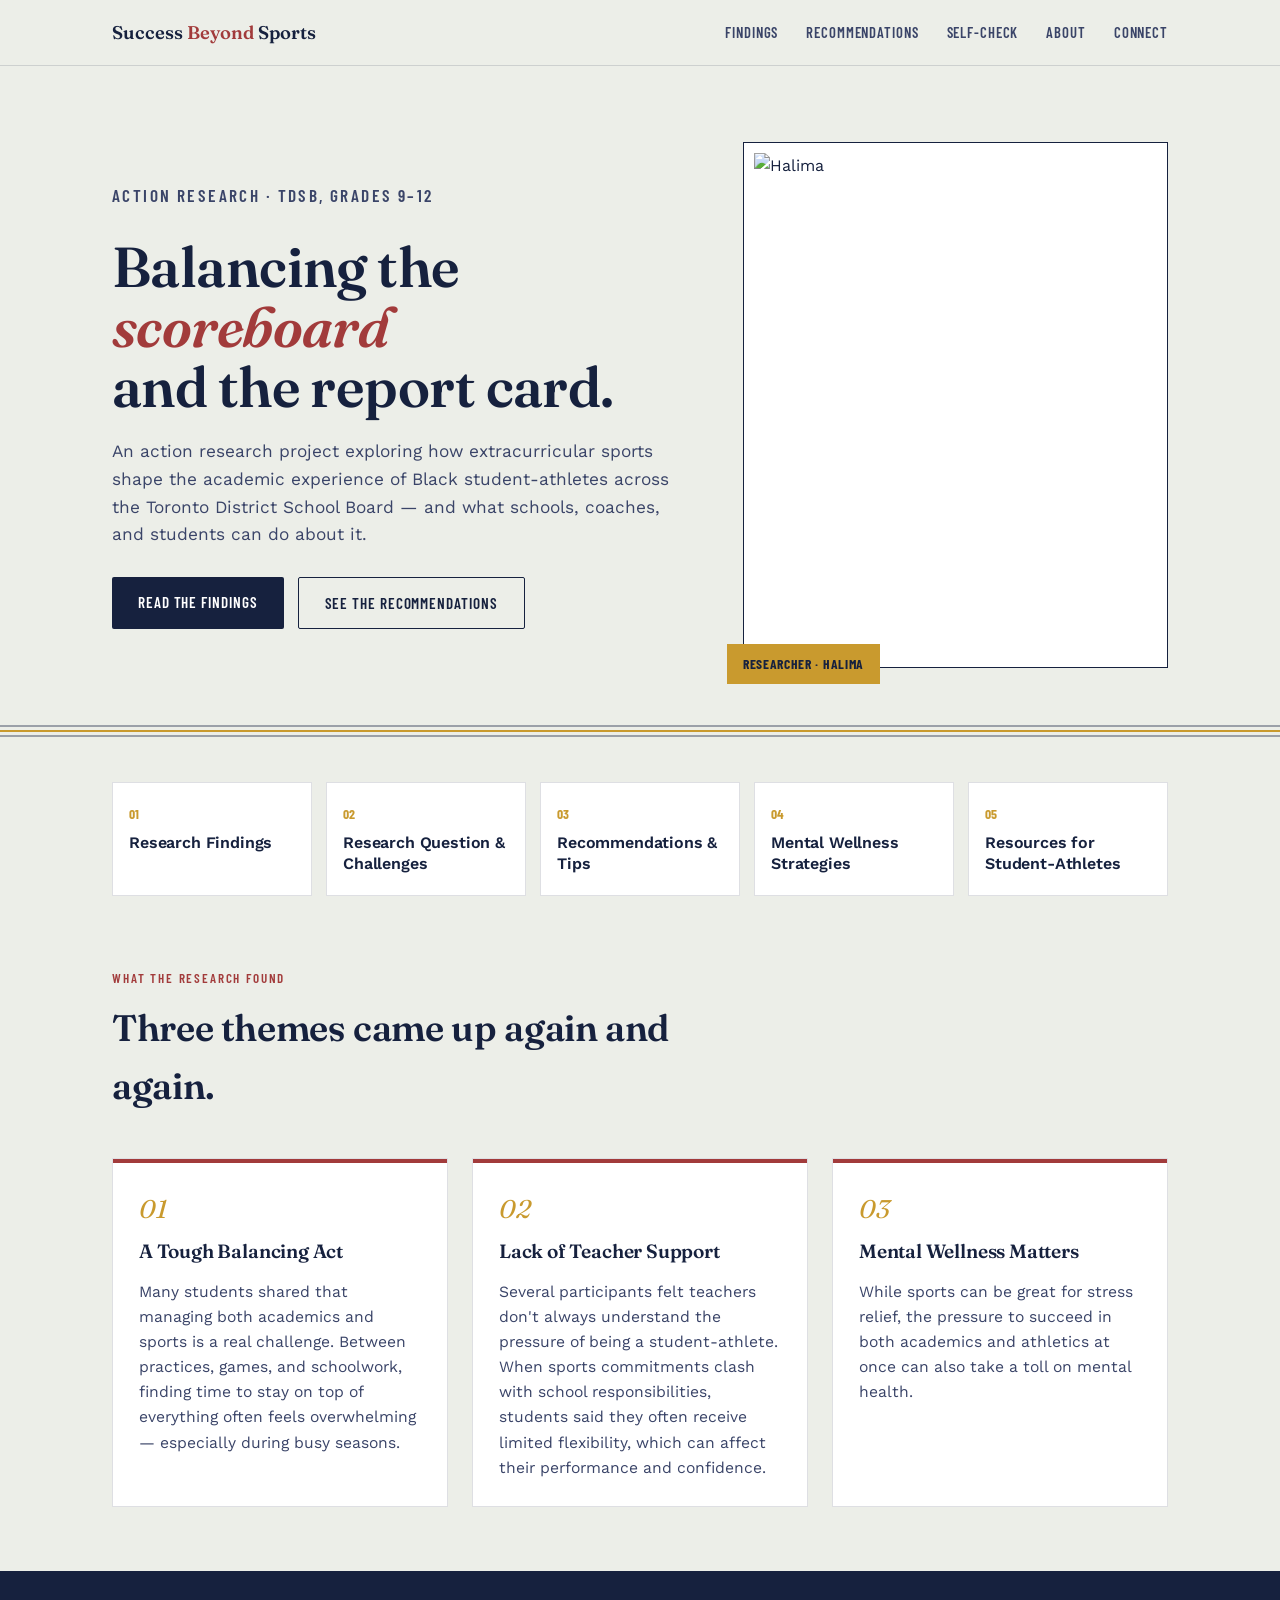
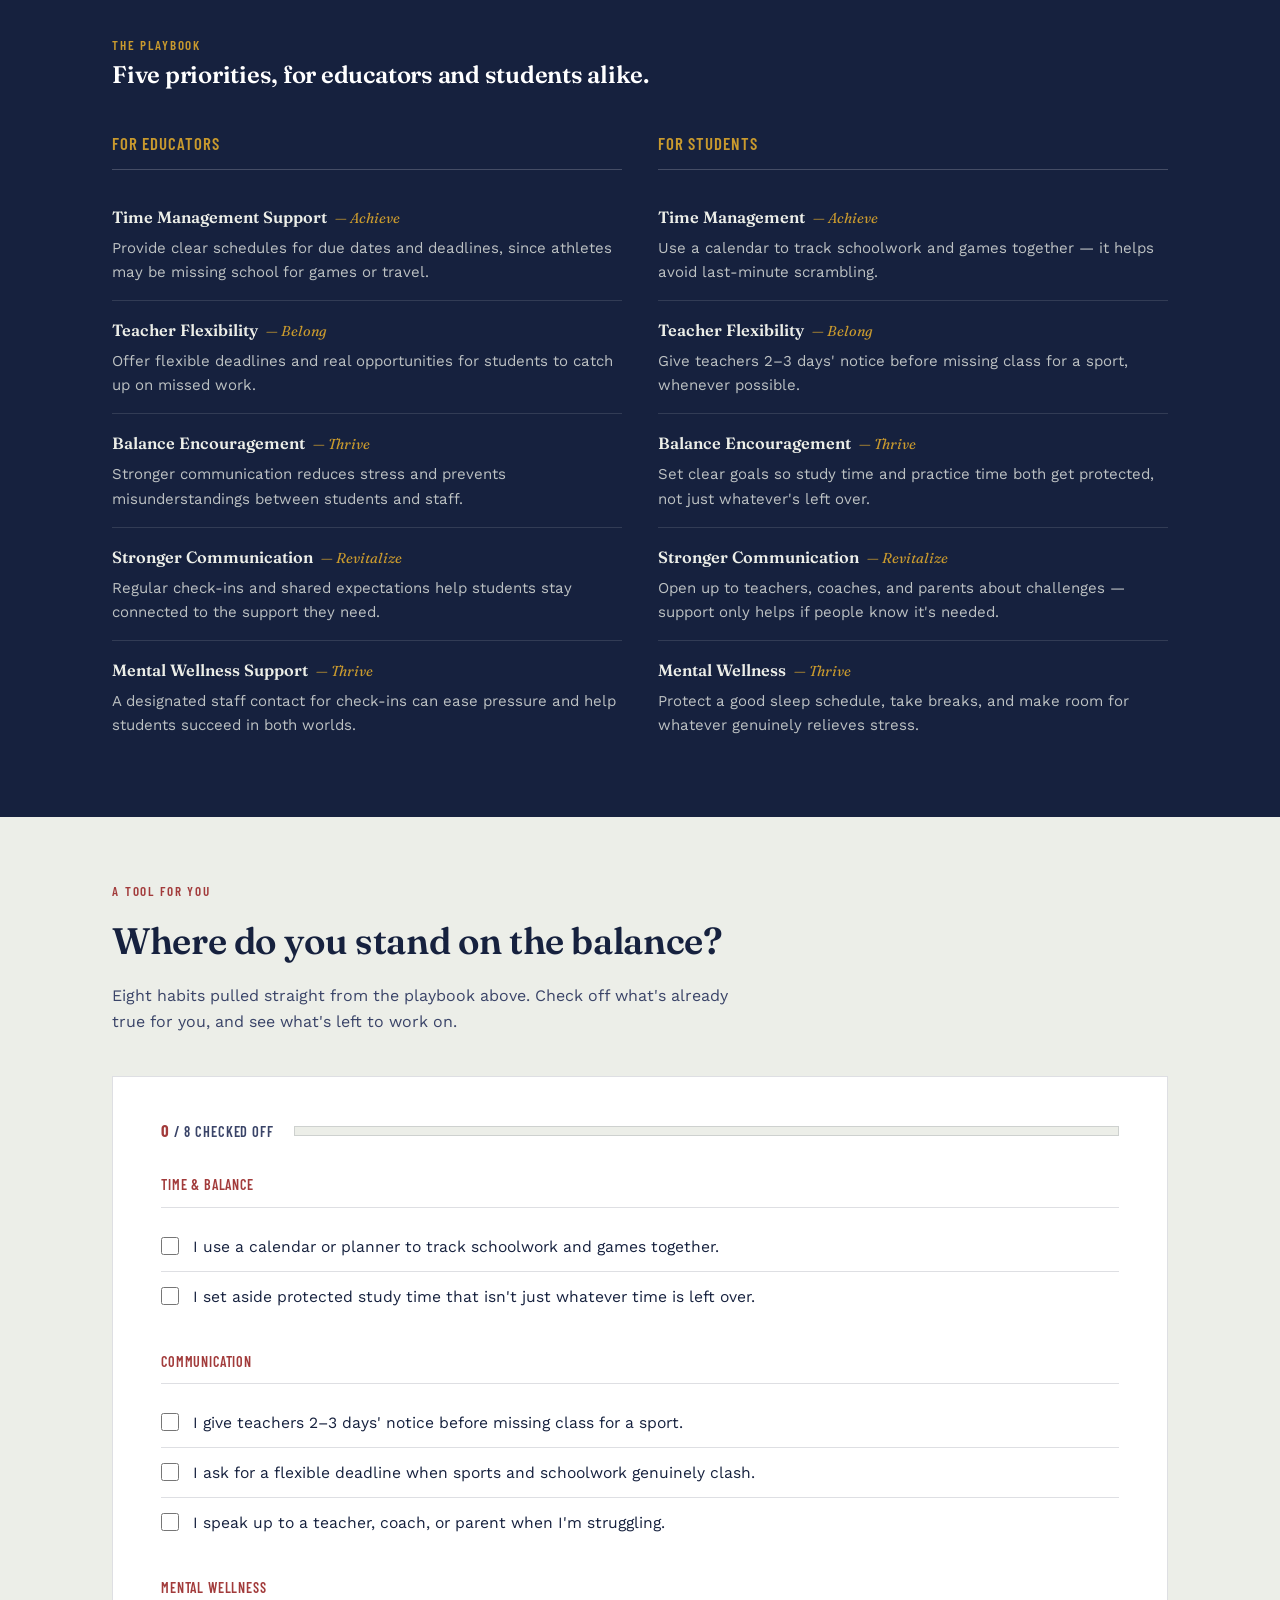
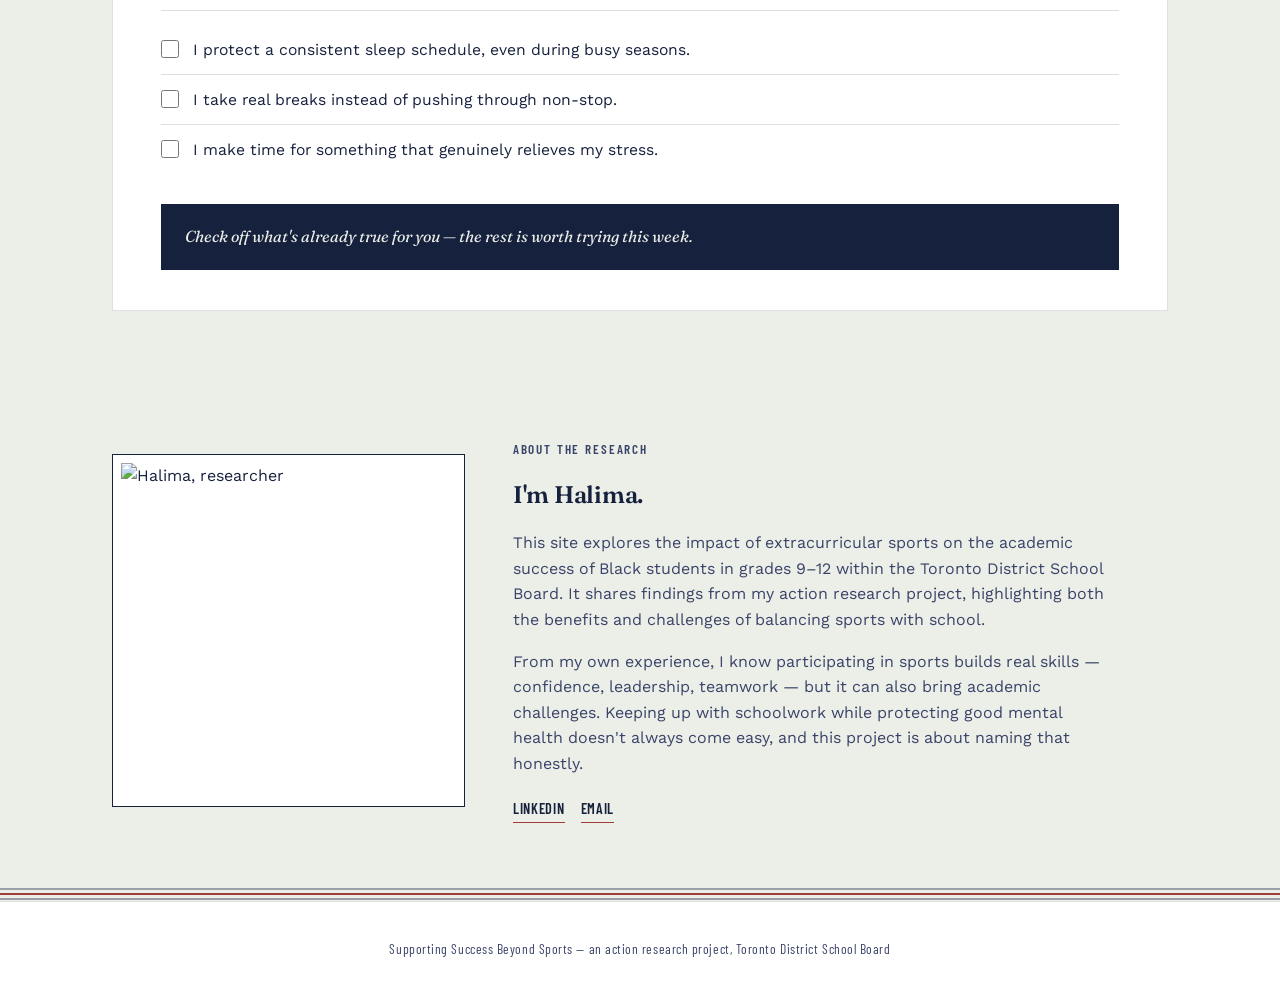
==== index.html @ 2214a476 "Add files via upload" ====
<!DOCTYPE html>
<html lang="en">
<head>
<meta charset="UTF-8">
<meta name="viewport" content="width=device-width, initial-scale=1.0">
<title>Supporting Success Beyond Sports — Redesign</title>
<link rel="preconnect" href="https://fonts.googleapis.com">
<link rel="preconnect" href="https://fonts.gstatic.com" crossorigin>
<link href="https://fonts.googleapis.com/css2?family=Fraunces:opsz,wght@9..144,400;9..144,500;9..144,600;9..144,700&family=Work+Sans:wght@400;500;600&family=Barlow+Condensed:wght@500;600;700&display=swap" rel="stylesheet">
<style>
  :root{
    --ink:#16213E;
    --ink-soft:#3A4468;
    --gold:#C99A2E;
    --brick:#A23B3B;
    --paper:#ECEEE8;
    --paper-2:#FFFFFF;
    --line:rgba(22,33,62,0.14);
  }
  *{box-sizing:border-box; margin:0; padding:0;}
  html{scroll-behavior:smooth;}
  body{
    background:var(--paper);
    color:var(--ink);
    font-family:'Work Sans', sans-serif;
    line-height:1.6;
  }
  img{max-width:100%; display:block;}
  h1,h2,h3{font-family:'Fraunces', serif; font-weight:600; letter-spacing:-0.01em; color:var(--ink);}
  .eyebrow{
    font-family:'Barlow Condensed', sans-serif;
    font-weight:600;
    text-transform:uppercase;
    letter-spacing:0.14em;
    font-size:0.82rem;
    color:var(--brick);
  }
  .wrap{max-width:1120px; margin:0 auto; padding:0 32px;}

  /* Lane-line divider — signature element */
  .lanes{width:100%; height:14px; margin:0 auto;}
  .lanes svg{width:100%; height:100%; display:block;}

  /* Nav */
  header{
    position:sticky; top:0; z-index:20;
    background:rgba(236,238,232,0.92);
    backdrop-filter:blur(6px);
    border-bottom:1px solid var(--line);
  }
  .nav-inner{
    display:flex; align-items:center; justify-content:space-between;
    padding:18px 32px; max-width:1120px; margin:0 auto;
  }
  .logo{
    font-family:'Fraunces', serif; font-weight:600; font-size:1.15rem;
    color:var(--ink); text-decoration:none;
  }
  .logo span{color:var(--brick);}
  nav ul{list-style:none; display:flex; gap:28px;}
  nav a{
    font-family:'Barlow Condensed', sans-serif; font-weight:600;
    text-transform:uppercase; letter-spacing:0.06em; font-size:0.92rem;
    color:var(--ink-soft); text-decoration:none; transition:color .15s;
  }
  nav a:hover, nav a:focus-visible{color:var(--brick);}
  .nav-toggle{display:none;}

  /* Hero */
  .hero{padding:76px 0 56px;}
  .hero-grid{
    display:grid; grid-template-columns:1.15fr 0.85fr; gap:56px; align-items:center;
  }
  .hero h1{
    font-size:clamp(2.3rem, 4.4vw, 3.6rem);
    line-height:1.06;
    margin:14px 0 22px;
  }
  .hero h1 em{font-style:italic; color:var(--brick);}
  .hero p{font-size:1.08rem; color:var(--ink-soft); max-width:52ch; margin-bottom:28px;}
  .cta-row{display:flex; gap:14px; flex-wrap:wrap;}
  .btn{
    font-family:'Barlow Condensed', sans-serif; font-weight:600; text-transform:uppercase;
    letter-spacing:0.06em; font-size:0.95rem; text-decoration:none;
    padding:13px 26px; border-radius:2px; display:inline-block; transition:transform .15s, box-shadow .15s;
  }
  .btn-primary{background:var(--ink); color:var(--paper-2);}
  .btn-primary:hover{transform:translateY(-2px); box-shadow:0 6px 0 var(--gold);}
  .btn-ghost{border:1.5px solid var(--ink); color:var(--ink);}
  .btn-ghost:hover{background:var(--ink); color:var(--paper-2);}

  .hero-photo{position:relative;}
  .hero-photo .frame{
    border:1.5px solid var(--ink); padding:10px;
    background:var(--paper-2);
  }
  .hero-photo img{aspect-ratio:4/5; object-fit:cover; object-position:top;}
  .hero-photo .tag{
    position:absolute; bottom:-16px; left:-16px;
    background:var(--gold); color:var(--ink);
    font-family:'Barlow Condensed', sans-serif; font-weight:700;
    text-transform:uppercase; letter-spacing:0.05em; font-size:0.85rem;
    padding:9px 16px;
  }

  /* Quick nav strip */
  .quicknav{padding:44px 0 8px;}
  .quicknav-grid{
    display:grid; grid-template-columns:repeat(5,1fr); gap:14px;
  }
  .qn-card{
    background:var(--paper-2); border:1px solid var(--line); padding:20px 16px;
    text-decoration:none; color:var(--ink); transition:border-color .15s, transform .15s;
  }
  .qn-card:hover{border-color:var(--brick); transform:translateY(-3px);}
  .qn-num{font-family:'Barlow Condensed', sans-serif; color:var(--gold); font-weight:700; font-size:0.85rem;}
  .qn-card h3{font-size:1rem; font-family:'Work Sans'; font-weight:600; margin-top:8px; line-height:1.3;}

  /* Section generic */
  section{padding:64px 0;}
  .section-head{max-width:640px; margin-bottom:42px;}
  .section-head h2{font-size:clamp(1.7rem,3vw,2.3rem); margin-top:10px;}

  /* Findings */
  .findings-grid{display:grid; grid-template-columns:repeat(3,1fr); gap:24px;}
  .finding-card{
    background:var(--paper-2); border:1px solid var(--line); padding:30px 26px 26px;
    position:relative;
  }
  .finding-card::before{
    content:""; position:absolute; top:0; left:0; right:0; height:4px; background:var(--brick);
  }
  .finding-card h3{font-size:1.2rem; margin:6px 0 12px;}
  .finding-card p{color:var(--ink-soft); font-size:0.98rem;}
  .finding-index{font-family:'Fraunces',serif; font-style:italic; color:var(--gold); font-size:1.6rem;}

  /* Recommendations / playbook */
  .playbook{background:var(--ink); color:var(--paper); margin:0; padding:64px 0;}
  .playbook .eyebrow{color:var(--gold);}
  .playbook h2{color:var(--paper-2);}
  .playbook-grid{display:grid; grid-template-columns:1fr 1fr; gap:36px; margin-top:36px;}
  .playbook-col h3{
    font-family:'Barlow Condensed', sans-serif; text-transform:uppercase;
    letter-spacing:0.06em; font-weight:600; font-size:1.05rem; color:var(--gold);
    border-bottom:1px solid rgba(255,255,255,0.2); padding-bottom:12px; margin-bottom:18px;
  }
  .play-item{padding:16px 0; border-bottom:1px solid rgba(255,255,255,0.12);}
  .play-item:last-child{border-bottom:none;}
  .play-item .label{
    font-family:'Fraunces', serif; font-weight:600; font-size:1.02rem; margin-bottom:6px;
    display:flex; align-items:baseline; gap:8px;
  }
  .play-item .label .tagword{font-style:italic; color:var(--gold); font-size:0.9rem; font-weight:400;}
  .play-item p{color:rgba(236,238,232,0.78); font-size:0.94rem;}

  /* Self-check checklist */
  .selfcheck-panel{
    background:var(--paper-2); border:1px solid var(--line); padding:40px clamp(20px,4vw,48px);
    margin-top:36px;
  }
  .sc-progress-row{
    display:flex; align-items:center; justify-content:space-between; gap:20px;
    margin-bottom:30px; flex-wrap:wrap;
  }
  .sc-progress-label{
    font-family:'Barlow Condensed', sans-serif; font-weight:600; text-transform:uppercase;
    letter-spacing:0.06em; font-size:0.9rem; color:var(--ink-soft); white-space:nowrap;
  }
  .sc-progress-label strong{color:var(--brick); font-size:1.05rem;}
  .sc-bar-track{flex:1; min-width:160px; height:10px; background:var(--paper); border:1px solid var(--line);}
  .sc-bar-fill{height:100%; background:var(--brick); width:0%; transition:width .35s ease;}
  .sc-bar-fill.full{background:var(--gold);}

  .sc-group{margin-bottom:30px;}
  .sc-group:last-child{margin-bottom:0;}
  .sc-group-title{
    font-family:'Barlow Condensed', sans-serif; font-weight:600; text-transform:uppercase;
    letter-spacing:0.06em; font-size:0.88rem; color:var(--brick);
    border-bottom:1px solid var(--line); padding-bottom:10px; margin-bottom:14px;
  }
  .sc-item{
    display:flex; align-items:flex-start; gap:14px; padding:12px 0;
    border-bottom:1px solid var(--line); cursor:pointer;
  }
  .sc-item:last-child{border-bottom:none;}
  .sc-item input{
    margin-top:3px; width:18px; height:18px; accent-color:var(--brick); cursor:pointer; flex-shrink:0;
  }
  .sc-item span{font-size:0.98rem; color:var(--ink); transition:color .15s;}
  .sc-item input:checked ~ span{color:var(--ink-soft); text-decoration:line-through; text-decoration-color:var(--brick);}

  .sc-message{
    margin-top:28px; padding:20px 24px; background:var(--ink); color:var(--paper);
    font-family:'Fraunces', serif; font-size:1rem; font-style:italic;
  }

  /* About */
  .about-grid{display:grid; grid-template-columns:0.7fr 1.3fr; gap:48px; align-items:center;}
  .about-photo img{border:1.5px solid var(--ink); padding:8px; background:var(--paper-2); aspect-ratio:1/1; object-fit:cover;}
  .about-text p{color:var(--ink-soft); margin-bottom:16px; max-width:60ch;}
  .connect-row{display:flex; gap:16px; margin-top:20px;}
  .connect-row a{
    font-family:'Barlow Condensed', sans-serif; font-weight:600; text-transform:uppercase;
    letter-spacing:0.05em; font-size:0.9rem; color:var(--ink); text-decoration:none;
    border-bottom:1.5px solid var(--brick); padding-bottom:2px;
  }

  footer{
    background:var(--paper-2); border-top:1px solid var(--line);
    padding:36px 0; text-align:center;
  }
  footer p{font-family:'Barlow Condensed', sans-serif; font-size:0.85rem; letter-spacing:0.04em; color:var(--ink-soft);}

  @media (max-width: 860px){
    .hero-grid, .about-grid{grid-template-columns:1fr;}
    .hero-photo{order:-1; max-width:280px; margin:0 auto;}
    .quicknav-grid{grid-template-columns:repeat(2,1fr);}
    .findings-grid{grid-template-columns:1fr;}
    .playbook-grid{grid-template-columns:1fr;}
    nav ul{gap:16px; flex-wrap:wrap;}
  }
  @media (prefers-reduced-motion: reduce){
    *{transition:none !important;}
  }
</style>
</head>
<body>

<header>
  <div class="nav-inner">
    <a class="logo" href="#top">Success <span>Beyond</span> Sports</a>
    <nav aria-label="Primary">
      <ul>
        <li><a href="#findings">Findings</a></li>
        <li><a href="#playbook">Recommendations</a></li>
        <li><a href="#selfcheck">Self-Check</a></li>
        <li><a href="#about">About</a></li>
        <li><a href="#connect">Connect</a></li>
      </ul>
    </nav>
  </div>
</header>

<main id="top">

  <!-- HERO -->
  <section class="hero">
    <div class="wrap hero-grid">
      <div>
        <p class="eyebrow">Action Research · TDSB, Grades 9–12</p>
        <h1>Balancing the <em>scoreboard</em><br>and the report card.</h1>
        <p>An action research project exploring how extracurricular sports shape the academic experience of Black student-athletes across the Toronto District School Board — and what schools, coaches, and students can do about it.</p>
        <div class="cta-row">
          <a class="btn btn-primary" href="#findings">Read the findings</a>
          <a class="btn btn-ghost" href="#playbook">See the recommendations</a>
        </div>
      </div>
      <div class="hero-photo">
        <div class="frame">
          <img src="https://supportingsuccessbeyondsports.wordpress.com/wp-content/uploads/2026/07/100_0244.jpeg?w=600" alt="Halima">
        </div>
        <div class="tag">Researcher · Halima</div>
      </div>
    </div>
  </section>

  <div class="lanes" aria-hidden="true">
    <svg viewBox="0 0 1000 14" preserveAspectRatio="none">
      <line x1="0" y1="2" x2="1000" y2="2" stroke="#16213E" stroke-width="1.5" opacity="0.5"/>
      <line x1="0" y1="7" x2="1000" y2="7" stroke="#C99A2E" stroke-width="2"/>
      <line x1="0" y1="12" x2="1000" y2="12" stroke="#16213E" stroke-width="1.5" opacity="0.5"/>
    </svg>
  </div>

  <!-- QUICK NAV -->
  <section class="quicknav">
    <div class="wrap">
      <div class="quicknav-grid">
        <a class="qn-card" href="#findings"><div class="qn-num">01</div><h3>Research Findings</h3></a>
        <a class="qn-card" href="#"><div class="qn-num">02</div><h3>Research Question &amp; Challenges</h3></a>
        <a class="qn-card" href="#playbook"><div class="qn-num">03</div><h3>Recommendations &amp; Tips</h3></a>
        <a class="qn-card" href="#"><div class="qn-num">04</div><h3>Mental Wellness Strategies</h3></a>
        <a class="qn-card" href="#"><div class="qn-num">05</div><h3>Resources for Student-Athletes</h3></a>
      </div>
    </div>
  </section>

  <!-- FINDINGS -->
  <section id="findings">
    <div class="wrap">
      <div class="section-head">
        <p class="eyebrow">What the research found</p>
        <h2>Three themes came up again and again.</h2>
      </div>
      <div class="findings-grid">
        <div class="finding-card">
          <div class="finding-index">01</div>
          <h3>A Tough Balancing Act</h3>
          <p>Many students shared that managing both academics and sports is a real challenge. Between practices, games, and schoolwork, finding time to stay on top of everything often feels overwhelming — especially during busy seasons.</p>
        </div>
        <div class="finding-card">
          <div class="finding-index">02</div>
          <h3>Lack of Teacher Support</h3>
          <p>Several participants felt teachers don't always understand the pressure of being a student-athlete. When sports commitments clash with school responsibilities, students said they often receive limited flexibility, which can affect their performance and confidence.</p>
        </div>
        <div class="finding-card">
          <div class="finding-index">03</div>
          <h3>Mental Wellness Matters</h3>
          <p>While sports can be great for stress relief, the pressure to succeed in both academics and athletics at once can also take a toll on mental health.</p>
        </div>
      </div>
    </div>
  </section>

  <!-- PLAYBOOK / RECOMMENDATIONS -->
  <section id="playbook" class="playbook">
    <div class="wrap">
      <p class="eyebrow">The playbook</p>
      <h2>Five priorities, for educators and students alike.</h2>
      <div class="playbook-grid">
        <div class="playbook-col">
          <h3>For Educators</h3>
          <div class="play-item">
            <div class="label">Time Management Support <span class="tagword">— Achieve</span></div>
            <p>Provide clear schedules for due dates and deadlines, since athletes may be missing school for games or travel.</p>
          </div>
          <div class="play-item">
            <div class="label">Teacher Flexibility <span class="tagword">— Belong</span></div>
            <p>Offer flexible deadlines and real opportunities for students to catch up on missed work.</p>
          </div>
          <div class="play-item">
            <div class="label">Balance Encouragement <span class="tagword">— Thrive</span></div>
            <p>Stronger communication reduces stress and prevents misunderstandings between students and staff.</p>
          </div>
          <div class="play-item">
            <div class="label">Stronger Communication <span class="tagword">— Revitalize</span></div>
            <p>Regular check-ins and shared expectations help students stay connected to the support they need.</p>
          </div>
          <div class="play-item">
            <div class="label">Mental Wellness Support <span class="tagword">— Thrive</span></div>
            <p>A designated staff contact for check-ins can ease pressure and help students succeed in both worlds.</p>
          </div>
        </div>
        <div class="playbook-col">
          <h3>For Students</h3>
          <div class="play-item">
            <div class="label">Time Management <span class="tagword">— Achieve</span></div>
            <p>Use a calendar to track schoolwork and games together — it helps avoid last-minute scrambling.</p>
          </div>
          <div class="play-item">
            <div class="label">Teacher Flexibility <span class="tagword">— Belong</span></div>
            <p>Give teachers 2–3 days' notice before missing class for a sport, whenever possible.</p>
          </div>
          <div class="play-item">
            <div class="label">Balance Encouragement <span class="tagword">— Thrive</span></div>
            <p>Set clear goals so study time and practice time both get protected, not just whatever's left over.</p>
          </div>
          <div class="play-item">
            <div class="label">Stronger Communication <span class="tagword">— Revitalize</span></div>
            <p>Open up to teachers, coaches, and parents about challenges — support only helps if people know it's needed.</p>
          </div>
          <div class="play-item">
            <div class="label">Mental Wellness <span class="tagword">— Thrive</span></div>
            <p>Protect a good sleep schedule, take breaks, and make room for whatever genuinely relieves stress.</p>
          </div>
        </div>
      </div>
    </div>
  </section>

  <!-- SELF-CHECK TOOL -->
  <section id="selfcheck">
    <div class="wrap">
      <div class="section-head">
        <p class="eyebrow">A tool for you</p>
        <h2>Where do you stand on the balance?</h2>
        <p style="color:var(--ink-soft); margin-top:12px;">Eight habits pulled straight from the playbook above. Check off what's already true for you, and see what's left to work on.</p>
      </div>

      <div class="selfcheck-panel">
        <div class="sc-progress-row">
          <span class="sc-progress-label"><strong id="sc-count">0</strong> / <span id="sc-total">8</span> checked off</span>
          <div class="sc-bar-track"><div class="sc-bar-fill" id="sc-bar"></div></div>
        </div>

        <div class="sc-group">
          <p class="sc-group-title">Time &amp; Balance</p>
          <label class="sc-item"><input type="checkbox"><span>I use a calendar or planner to track schoolwork and games together.</span></label>
          <label class="sc-item"><input type="checkbox"><span>I set aside protected study time that isn't just whatever time is left over.</span></label>
        </div>

        <div class="sc-group">
          <p class="sc-group-title">Communication</p>
          <label class="sc-item"><input type="checkbox"><span>I give teachers 2–3 days' notice before missing class for a sport.</span></label>
          <label class="sc-item"><input type="checkbox"><span>I ask for a flexible deadline when sports and schoolwork genuinely clash.</span></label>
          <label class="sc-item"><input type="checkbox"><span>I speak up to a teacher, coach, or parent when I'm struggling.</span></label>
        </div>

        <div class="sc-group">
          <p class="sc-group-title">Mental Wellness</p>
          <label class="sc-item"><input type="checkbox"><span>I protect a consistent sleep schedule, even during busy seasons.</span></label>
          <label class="sc-item"><input type="checkbox"><span>I take real breaks instead of pushing through non-stop.</span></label>
          <label class="sc-item"><input type="checkbox"><span>I make time for something that genuinely relieves my stress.</span></label>
        </div>

        <div class="sc-message" id="sc-message">Check off what's already true for you — the rest is worth trying this week.</div>
      </div>
    </div>
  </section>

  <!-- ABOUT -->
  <section id="about">
    <div class="wrap about-grid">
      <div class="about-photo">
        <img src="https://supportingsuccessbeyondsports.wordpress.com/wp-content/uploads/2026/07/100_0244.jpeg?w=600" alt="Halima, researcher">
      </div>
      <div class="about-text">
        <p class="eyebrow">About the research</p>
        <h2 style="margin:10px 0 16px;">I'm Halima.</h2>
        <p>This site explores the impact of extracurricular sports on the academic success of Black students in grades 9–12 within the Toronto District School Board. It shares findings from my action research project, highlighting both the benefits and challenges of balancing sports with school.</p>
        <p>From my own experience, I know participating in sports builds real skills — confidence, leadership, teamwork — but it can also bring academic challenges. Keeping up with schoolwork while protecting good mental health doesn't always come easy, and this project is about naming that honestly.</p>
        <div class="connect-row" id="connect">
          <a href="https://www.linkedin.com/in/halima-elmi-465681377/" target="_blank" rel="noopener">LinkedIn</a>
          <a href="mailto:342827987@tdsb.ca">Email</a>
        </div>
      </div>
    </div>
  </section>

</main>

<div class="lanes" aria-hidden="true">
  <svg viewBox="0 0 1000 14" preserveAspectRatio="none">
    <line x1="0" y1="2" x2="1000" y2="2" stroke="#16213E" stroke-width="1.5" opacity="0.5"/>
    <line x1="0" y1="7" x2="1000" y2="7" stroke="#A23B3B" stroke-width="2"/>
    <line x1="0" y1="12" x2="1000" y2="12" stroke="#16213E" stroke-width="1.5" opacity="0.5"/>
  </svg>
</div>

<footer>
  <p>Supporting Success Beyond Sports — an action research project, Toronto District School Board</p>
</footer>

<script>
(function(){
  var checkboxes = Array.prototype.slice.call(document.querySelectorAll('.sc-item input[type="checkbox"]'));
  var countEl = document.getElementById('sc-count');
  var totalEl = document.getElementById('sc-total');
  var barEl = document.getElementById('sc-bar');
  var messageEl = document.getElementById('sc-message');
  var total = checkboxes.length;
  totalEl.textContent = total;

  var messages = [
    "Check off what's already true for you — the rest is worth trying this week.",
    "A start. Pick one more habit from the list to focus on next.",
    "Good progress — you're covering more ground than you might think.",
    "Solid footing across most areas. Keep an eye on what's still unchecked.",
    "Strong balance across the board. That takes real intention — keep it up."
  ];

  function update(){
    var checkedCount = checkboxes.filter(function(cb){ return cb.checked; }).length;
    countEl.textContent = checkedCount;
    var pct = total ? (checkedCount / total) * 100 : 0;
    barEl.style.width = pct + '%';
    barEl.classList.toggle('full', checkedCount === total);

    var msgIndex = Math.min(Math.floor((checkedCount / total) * (messages.length - 1)), messages.length - 1);
    messageEl.textContent = checkedCount === 0 ? messages[0] : messages[msgIndex];
  }

  checkboxes.forEach(function(cb){
    cb.addEventListener('change', update);
  });

  update();
})();
</script>

</body>
</html>
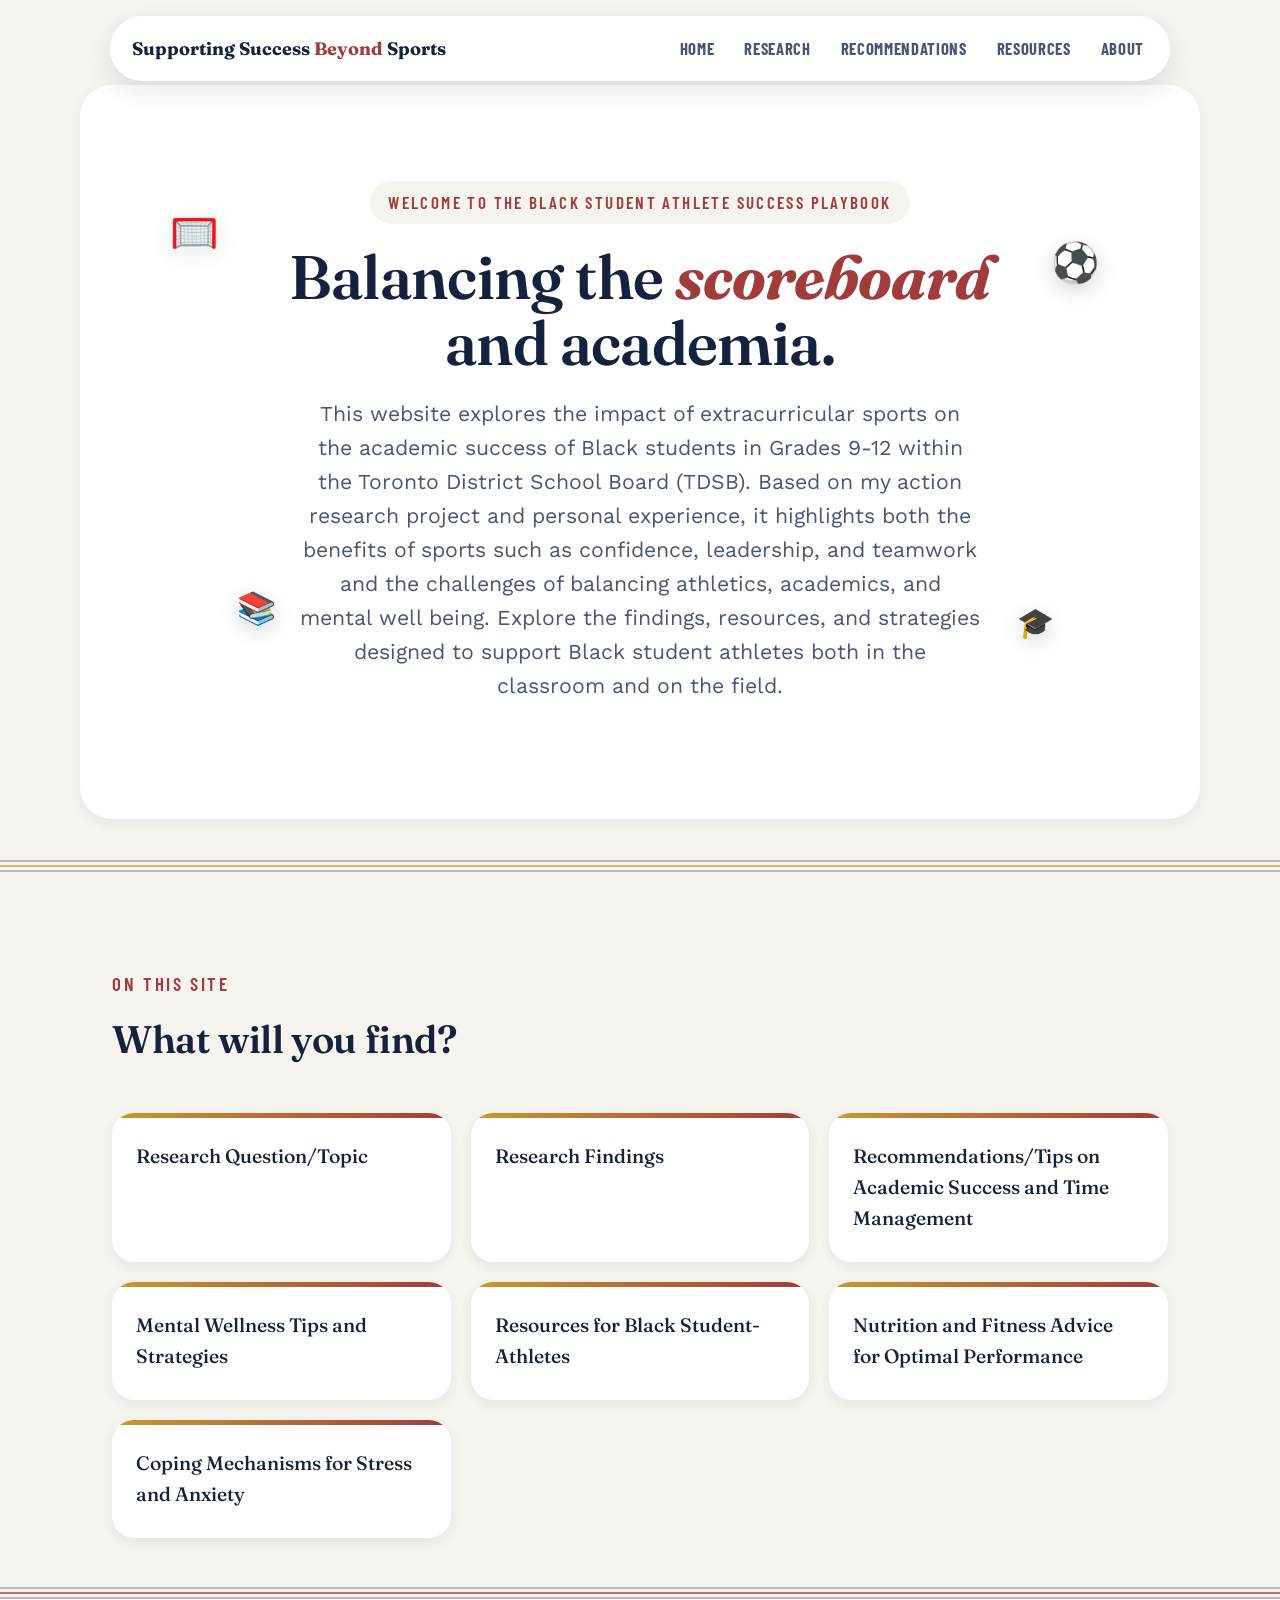
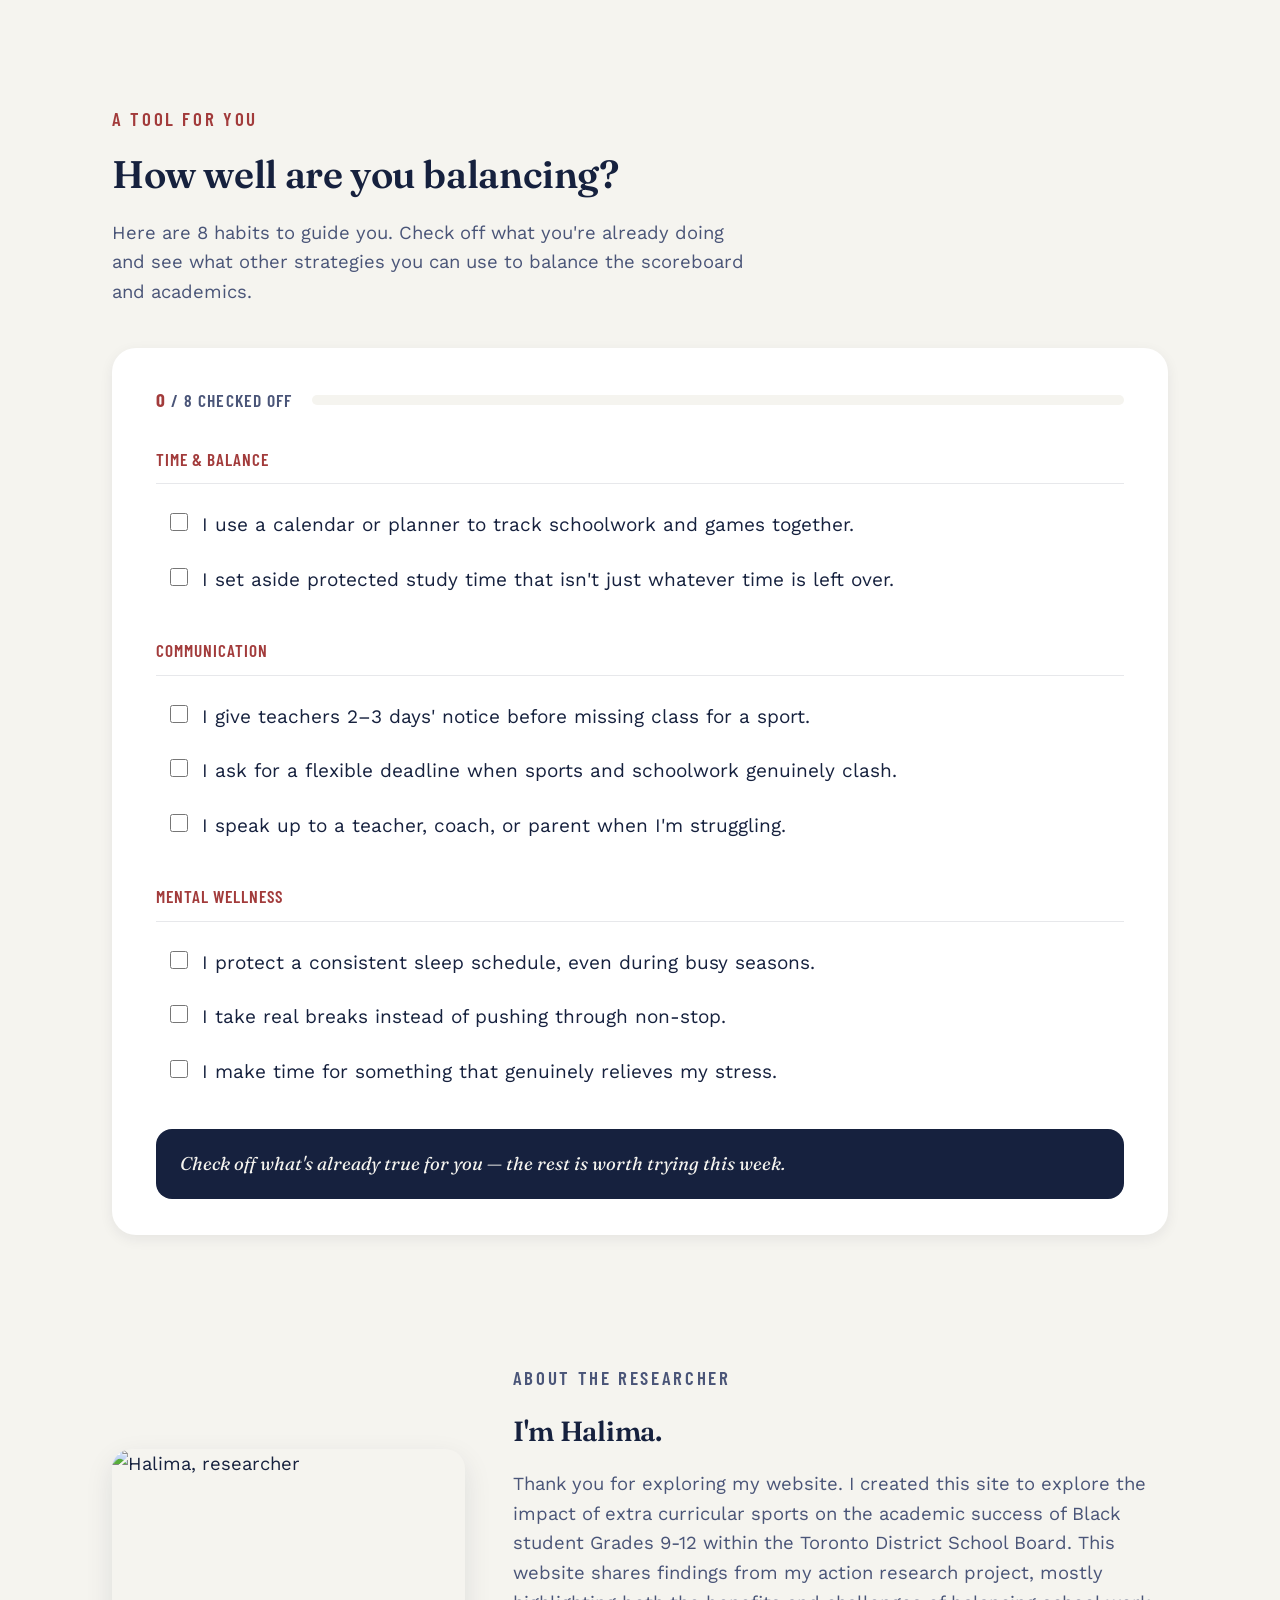
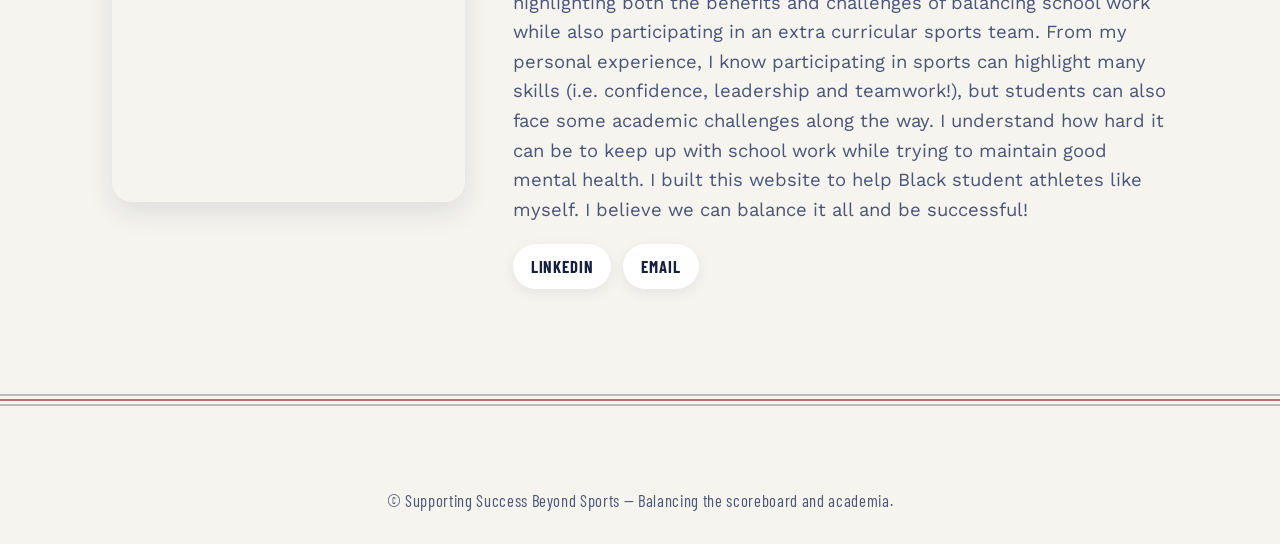
==== commit b36be29f: "Add files via upload" ====
--- a/index.html
+++ b/index.html
@@ -3,239 +3,26 @@
 <head>
 <meta charset="UTF-8">
 <meta name="viewport" content="width=device-width, initial-scale=1.0">
-<title>Supporting Success Beyond Sports — Redesign</title>
+<title>Supporting Success Beyond Sports</title>
 <link rel="preconnect" href="https://fonts.googleapis.com">
 <link rel="preconnect" href="https://fonts.gstatic.com" crossorigin>
 <link href="https://fonts.googleapis.com/css2?family=Fraunces:opsz,wght@9..144,400;9..144,500;9..144,600;9..144,700&family=Work+Sans:wght@400;500;600&family=Barlow+Condensed:wght@500;600;700&display=swap" rel="stylesheet">
-<style>
-  :root{
-    --ink:#16213E;
-    --ink-soft:#3A4468;
-    --gold:#C99A2E;
-    --brick:#A23B3B;
-    --paper:#ECEEE8;
-    --paper-2:#FFFFFF;
-    --line:rgba(22,33,62,0.14);
-  }
-  *{box-sizing:border-box; margin:0; padding:0;}
-  html{scroll-behavior:smooth;}
-  body{
-    background:var(--paper);
-    color:var(--ink);
-    font-family:'Work Sans', sans-serif;
-    line-height:1.6;
-  }
-  img{max-width:100%; display:block;}
-  h1,h2,h3{font-family:'Fraunces', serif; font-weight:600; letter-spacing:-0.01em; color:var(--ink);}
-  .eyebrow{
-    font-family:'Barlow Condensed', sans-serif;
-    font-weight:600;
-    text-transform:uppercase;
-    letter-spacing:0.14em;
-    font-size:0.82rem;
-    color:var(--brick);
-  }
-  .wrap{max-width:1120px; margin:0 auto; padding:0 32px;}
-
-  /* Lane-line divider — signature element */
-  .lanes{width:100%; height:14px; margin:0 auto;}
-  .lanes svg{width:100%; height:100%; display:block;}
-
-  /* Nav */
-  header{
-    position:sticky; top:0; z-index:20;
-    background:rgba(236,238,232,0.92);
-    backdrop-filter:blur(6px);
-    border-bottom:1px solid var(--line);
-  }
-  .nav-inner{
-    display:flex; align-items:center; justify-content:space-between;
-    padding:18px 32px; max-width:1120px; margin:0 auto;
-  }
-  .logo{
-    font-family:'Fraunces', serif; font-weight:600; font-size:1.15rem;
-    color:var(--ink); text-decoration:none;
-  }
-  .logo span{color:var(--brick);}
-  nav ul{list-style:none; display:flex; gap:28px;}
-  nav a{
-    font-family:'Barlow Condensed', sans-serif; font-weight:600;
-    text-transform:uppercase; letter-spacing:0.06em; font-size:0.92rem;
-    color:var(--ink-soft); text-decoration:none; transition:color .15s;
-  }
-  nav a:hover, nav a:focus-visible{color:var(--brick);}
-  .nav-toggle{display:none;}
-
-  /* Hero */
-  .hero{padding:76px 0 56px;}
-  .hero-grid{
-    display:grid; grid-template-columns:1.15fr 0.85fr; gap:56px; align-items:center;
-  }
-  .hero h1{
-    font-size:clamp(2.3rem, 4.4vw, 3.6rem);
-    line-height:1.06;
-    margin:14px 0 22px;
-  }
-  .hero h1 em{font-style:italic; color:var(--brick);}
-  .hero p{font-size:1.08rem; color:var(--ink-soft); max-width:52ch; margin-bottom:28px;}
-  .cta-row{display:flex; gap:14px; flex-wrap:wrap;}
-  .btn{
-    font-family:'Barlow Condensed', sans-serif; font-weight:600; text-transform:uppercase;
-    letter-spacing:0.06em; font-size:0.95rem; text-decoration:none;
-    padding:13px 26px; border-radius:2px; display:inline-block; transition:transform .15s, box-shadow .15s;
-  }
-  .btn-primary{background:var(--ink); color:var(--paper-2);}
-  .btn-primary:hover{transform:translateY(-2px); box-shadow:0 6px 0 var(--gold);}
-  .btn-ghost{border:1.5px solid var(--ink); color:var(--ink);}
-  .btn-ghost:hover{background:var(--ink); color:var(--paper-2);}
-
-  .hero-photo{position:relative;}
-  .hero-photo .frame{
-    border:1.5px solid var(--ink); padding:10px;
-    background:var(--paper-2);
-  }
-  .hero-photo img{aspect-ratio:4/5; object-fit:cover; object-position:top;}
-  .hero-photo .tag{
-    position:absolute; bottom:-16px; left:-16px;
-    background:var(--gold); color:var(--ink);
-    font-family:'Barlow Condensed', sans-serif; font-weight:700;
-    text-transform:uppercase; letter-spacing:0.05em; font-size:0.85rem;
-    padding:9px 16px;
-  }
-
-  /* Quick nav strip */
-  .quicknav{padding:44px 0 8px;}
-  .quicknav-grid{
-    display:grid; grid-template-columns:repeat(5,1fr); gap:14px;
-  }
-  .qn-card{
-    background:var(--paper-2); border:1px solid var(--line); padding:20px 16px;
-    text-decoration:none; color:var(--ink); transition:border-color .15s, transform .15s;
-  }
-  .qn-card:hover{border-color:var(--brick); transform:translateY(-3px);}
-  .qn-num{font-family:'Barlow Condensed', sans-serif; color:var(--gold); font-weight:700; font-size:0.85rem;}
-  .qn-card h3{font-size:1rem; font-family:'Work Sans'; font-weight:600; margin-top:8px; line-height:1.3;}
-
-  /* Section generic */
-  section{padding:64px 0;}
-  .section-head{max-width:640px; margin-bottom:42px;}
-  .section-head h2{font-size:clamp(1.7rem,3vw,2.3rem); margin-top:10px;}
-
-  /* Findings */
-  .findings-grid{display:grid; grid-template-columns:repeat(3,1fr); gap:24px;}
-  .finding-card{
-    background:var(--paper-2); border:1px solid var(--line); padding:30px 26px 26px;
-    position:relative;
-  }
-  .finding-card::before{
-    content:""; position:absolute; top:0; left:0; right:0; height:4px; background:var(--brick);
-  }
-  .finding-card h3{font-size:1.2rem; margin:6px 0 12px;}
-  .finding-card p{color:var(--ink-soft); font-size:0.98rem;}
-  .finding-index{font-family:'Fraunces',serif; font-style:italic; color:var(--gold); font-size:1.6rem;}
-
-  /* Recommendations / playbook */
-  .playbook{background:var(--ink); color:var(--paper); margin:0; padding:64px 0;}
-  .playbook .eyebrow{color:var(--gold);}
-  .playbook h2{color:var(--paper-2);}
-  .playbook-grid{display:grid; grid-template-columns:1fr 1fr; gap:36px; margin-top:36px;}
-  .playbook-col h3{
-    font-family:'Barlow Condensed', sans-serif; text-transform:uppercase;
-    letter-spacing:0.06em; font-weight:600; font-size:1.05rem; color:var(--gold);
-    border-bottom:1px solid rgba(255,255,255,0.2); padding-bottom:12px; margin-bottom:18px;
-  }
-  .play-item{padding:16px 0; border-bottom:1px solid rgba(255,255,255,0.12);}
-  .play-item:last-child{border-bottom:none;}
-  .play-item .label{
-    font-family:'Fraunces', serif; font-weight:600; font-size:1.02rem; margin-bottom:6px;
-    display:flex; align-items:baseline; gap:8px;
-  }
-  .play-item .label .tagword{font-style:italic; color:var(--gold); font-size:0.9rem; font-weight:400;}
-  .play-item p{color:rgba(236,238,232,0.78); font-size:0.94rem;}
-
-  /* Self-check checklist */
-  .selfcheck-panel{
-    background:var(--paper-2); border:1px solid var(--line); padding:40px clamp(20px,4vw,48px);
-    margin-top:36px;
-  }
-  .sc-progress-row{
-    display:flex; align-items:center; justify-content:space-between; gap:20px;
-    margin-bottom:30px; flex-wrap:wrap;
-  }
-  .sc-progress-label{
-    font-family:'Barlow Condensed', sans-serif; font-weight:600; text-transform:uppercase;
-    letter-spacing:0.06em; font-size:0.9rem; color:var(--ink-soft); white-space:nowrap;
-  }
-  .sc-progress-label strong{color:var(--brick); font-size:1.05rem;}
-  .sc-bar-track{flex:1; min-width:160px; height:10px; background:var(--paper); border:1px solid var(--line);}
-  .sc-bar-fill{height:100%; background:var(--brick); width:0%; transition:width .35s ease;}
-  .sc-bar-fill.full{background:var(--gold);}
-
-  .sc-group{margin-bottom:30px;}
-  .sc-group:last-child{margin-bottom:0;}
-  .sc-group-title{
-    font-family:'Barlow Condensed', sans-serif; font-weight:600; text-transform:uppercase;
-    letter-spacing:0.06em; font-size:0.88rem; color:var(--brick);
-    border-bottom:1px solid var(--line); padding-bottom:10px; margin-bottom:14px;
-  }
-  .sc-item{
-    display:flex; align-items:flex-start; gap:14px; padding:12px 0;
-    border-bottom:1px solid var(--line); cursor:pointer;
-  }
-  .sc-item:last-child{border-bottom:none;}
-  .sc-item input{
-    margin-top:3px; width:18px; height:18px; accent-color:var(--brick); cursor:pointer; flex-shrink:0;
-  }
-  .sc-item span{font-size:0.98rem; color:var(--ink); transition:color .15s;}
-  .sc-item input:checked ~ span{color:var(--ink-soft); text-decoration:line-through; text-decoration-color:var(--brick);}
-
-  .sc-message{
-    margin-top:28px; padding:20px 24px; background:var(--ink); color:var(--paper);
-    font-family:'Fraunces', serif; font-size:1rem; font-style:italic;
-  }
-
-  /* About */
-  .about-grid{display:grid; grid-template-columns:0.7fr 1.3fr; gap:48px; align-items:center;}
-  .about-photo img{border:1.5px solid var(--ink); padding:8px; background:var(--paper-2); aspect-ratio:1/1; object-fit:cover;}
-  .about-text p{color:var(--ink-soft); margin-bottom:16px; max-width:60ch;}
-  .connect-row{display:flex; gap:16px; margin-top:20px;}
-  .connect-row a{
-    font-family:'Barlow Condensed', sans-serif; font-weight:600; text-transform:uppercase;
-    letter-spacing:0.05em; font-size:0.9rem; color:var(--ink); text-decoration:none;
-    border-bottom:1.5px solid var(--brick); padding-bottom:2px;
-  }
-
-  footer{
-    background:var(--paper-2); border-top:1px solid var(--line);
-    padding:36px 0; text-align:center;
-  }
-  footer p{font-family:'Barlow Condensed', sans-serif; font-size:0.85rem; letter-spacing:0.04em; color:var(--ink-soft);}
-
-  @media (max-width: 860px){
-    .hero-grid, .about-grid{grid-template-columns:1fr;}
-    .hero-photo{order:-1; max-width:280px; margin:0 auto;}
-    .quicknav-grid{grid-template-columns:repeat(2,1fr);}
-    .findings-grid{grid-template-columns:1fr;}
-    .playbook-grid{grid-template-columns:1fr;}
-    nav ul{gap:16px; flex-wrap:wrap;}
-  }
-  @media (prefers-reduced-motion: reduce){
-    *{transition:none !important;}
-  }
-</style>
+<link rel="stylesheet" href="styles.css">
 </head>
 <body>
 
+<div id="cursor-ball" aria-hidden="true">🏀</div>
+
 <header>
   <div class="nav-inner">
-    <a class="logo" href="#top">Success <span>Beyond</span> Sports</a>
+    <a class="logo" href="index.html">Supporting Success <span>Beyond</span> Sports</a>
     <nav aria-label="Primary">
       <ul>
-        <li><a href="#findings">Findings</a></li>
-        <li><a href="#playbook">Recommendations</a></li>
-        <li><a href="#selfcheck">Self-Check</a></li>
-        <li><a href="#about">About</a></li>
-        <li><a href="#connect">Connect</a></li>
+        <li><a href="index.html">Home</a></li>
+        <li><a href="research.html">Research</a></li>
+        <li><a href="recommendations.html">Recommendations</a></li>
+        <li><a href="resources.html">Resources</a></li>
+        <li><a href="index.html#about">About</a></li>
       </ul>
     </nav>
   </div>
@@ -245,21 +32,17 @@
 
   <!-- HERO -->
   <section class="hero">
-    <div class="wrap hero-grid">
+    <div class="hero-blob hero-blob-gold"></div>
+    <div class="hero-blob hero-blob-brick"></div>
+    <span class="hero-emoji he1" aria-hidden="true">🥅</span>
+    <span class="hero-emoji he2" aria-hidden="true">📚</span>
+    <span class="hero-emoji he3" aria-hidden="true">⚽</span>
+    <span class="hero-emoji he4" aria-hidden="true">🎓</span>
+    <div class="wrap">
       <div>
-        <p class="eyebrow">Action Research · TDSB, Grades 9–12</p>
-        <h1>Balancing the <em>scoreboard</em><br>and the report card.</h1>
-        <p>An action research project exploring how extracurricular sports shape the academic experience of Black student-athletes across the Toronto District School Board — and what schools, coaches, and students can do about it.</p>
-        <div class="cta-row">
-          <a class="btn btn-primary" href="#findings">Read the findings</a>
-          <a class="btn btn-ghost" href="#playbook">See the recommendations</a>
-        </div>
-      </div>
-      <div class="hero-photo">
-        <div class="frame">
-          <img src="https://supportingsuccessbeyondsports.wordpress.com/wp-content/uploads/2026/07/100_0244.jpeg?w=600" alt="Halima">
-        </div>
-        <div class="tag">Researcher · Halima</div>
+        <p class="eyebrow" style="white-space:nowrap;">Welcome to the Black Student Athlete Success Playbook</p>
+        <h1>Balancing the <em>scoreboard</em><br>and academia.</h1>
+        <p>This website explores the impact of extracurricular sports on the academic success of Black students in Grades 9-12 within the Toronto District School Board (TDSB). Based on my action research project and personal experience, it highlights both the benefits of sports such as confidence, leadership, and teamwork and the challenges of balancing athletics, academics, and mental well being. Explore the findings, resources, and strategies designed to support Black student athletes both in the classroom and on the field.</p>
       </div>
     </div>
   </section>
@@ -272,109 +55,40 @@
     </svg>
   </div>
 
-  <!-- QUICK NAV -->
-  <section class="quicknav">
+  <!-- WHAT WILL YOU FIND -->
+  <section class="whatfind">
     <div class="wrap">
-      <div class="quicknav-grid">
-        <a class="qn-card" href="#findings"><div class="qn-num">01</div><h3>Research Findings</h3></a>
-        <a class="qn-card" href="#"><div class="qn-num">02</div><h3>Research Question &amp; Challenges</h3></a>
-        <a class="qn-card" href="#playbook"><div class="qn-num">03</div><h3>Recommendations &amp; Tips</h3></a>
-        <a class="qn-card" href="#"><div class="qn-num">04</div><h3>Mental Wellness Strategies</h3></a>
-        <a class="qn-card" href="#"><div class="qn-num">05</div><h3>Resources for Student-Athletes</h3></a>
+      <div class="section-head">
+        <p class="eyebrow">On this site</p>
+        <h2>What will you find?</h2>
+      </div>
+      <div class="reveal-grid">
+        <a class="reveal-item" href="research.html#research-question">Research Question/Topic</a>
+        <a class="reveal-item" href="research.html#findings">Research Findings</a>
+        <a class="reveal-item" href="recommendations.html#recommendations">Recommendations/Tips on Academic Success and Time Management</a>
+        <a class="reveal-item" href="recommendations.html#wellness">Mental Wellness Tips and Strategies</a>
+        <a class="reveal-item" href="resources.html">Resources for Black Student-Athletes</a>
+        <a class="reveal-item" href="recommendations.html#nutrition-fitness">Nutrition and Fitness Advice for Optimal Performance</a>
+        <a class="reveal-item" href="recommendations.html#coping-mechanisms">Coping Mechanisms for Stress and Anxiety</a>
       </div>
     </div>
   </section>
 
-  <!-- FINDINGS -->
-  <section id="findings">
-    <div class="wrap">
-      <div class="section-head">
-        <p class="eyebrow">What the research found</p>
-        <h2>Three themes came up again and again.</h2>
-      </div>
-      <div class="findings-grid">
-        <div class="finding-card">
-          <div class="finding-index">01</div>
-          <h3>A Tough Balancing Act</h3>
-          <p>Many students shared that managing both academics and sports is a real challenge. Between practices, games, and schoolwork, finding time to stay on top of everything often feels overwhelming — especially during busy seasons.</p>
-        </div>
-        <div class="finding-card">
-          <div class="finding-index">02</div>
-          <h3>Lack of Teacher Support</h3>
-          <p>Several participants felt teachers don't always understand the pressure of being a student-athlete. When sports commitments clash with school responsibilities, students said they often receive limited flexibility, which can affect their performance and confidence.</p>
-        </div>
-        <div class="finding-card">
-          <div class="finding-index">03</div>
-          <h3>Mental Wellness Matters</h3>
-          <p>While sports can be great for stress relief, the pressure to succeed in both academics and athletics at once can also take a toll on mental health.</p>
-        </div>
-      </div>
-    </div>
-  </section>
-
-  <!-- PLAYBOOK / RECOMMENDATIONS -->
-  <section id="playbook" class="playbook">
-    <div class="wrap">
-      <p class="eyebrow">The playbook</p>
-      <h2>Five priorities, for educators and students alike.</h2>
-      <div class="playbook-grid">
-        <div class="playbook-col">
-          <h3>For Educators</h3>
-          <div class="play-item">
-            <div class="label">Time Management Support <span class="tagword">— Achieve</span></div>
-            <p>Provide clear schedules for due dates and deadlines, since athletes may be missing school for games or travel.</p>
-          </div>
-          <div class="play-item">
-            <div class="label">Teacher Flexibility <span class="tagword">— Belong</span></div>
-            <p>Offer flexible deadlines and real opportunities for students to catch up on missed work.</p>
-          </div>
-          <div class="play-item">
-            <div class="label">Balance Encouragement <span class="tagword">— Thrive</span></div>
-            <p>Stronger communication reduces stress and prevents misunderstandings between students and staff.</p>
-          </div>
-          <div class="play-item">
-            <div class="label">Stronger Communication <span class="tagword">— Revitalize</span></div>
-            <p>Regular check-ins and shared expectations help students stay connected to the support they need.</p>
-          </div>
-          <div class="play-item">
-            <div class="label">Mental Wellness Support <span class="tagword">— Thrive</span></div>
-            <p>A designated staff contact for check-ins can ease pressure and help students succeed in both worlds.</p>
-          </div>
-        </div>
-        <div class="playbook-col">
-          <h3>For Students</h3>
-          <div class="play-item">
-            <div class="label">Time Management <span class="tagword">— Achieve</span></div>
-            <p>Use a calendar to track schoolwork and games together — it helps avoid last-minute scrambling.</p>
-          </div>
-          <div class="play-item">
-            <div class="label">Teacher Flexibility <span class="tagword">— Belong</span></div>
-            <p>Give teachers 2–3 days' notice before missing class for a sport, whenever possible.</p>
-          </div>
-          <div class="play-item">
-            <div class="label">Balance Encouragement <span class="tagword">— Thrive</span></div>
-            <p>Set clear goals so study time and practice time both get protected, not just whatever's left over.</p>
-          </div>
-          <div class="play-item">
-            <div class="label">Stronger Communication <span class="tagword">— Revitalize</span></div>
-            <p>Open up to teachers, coaches, and parents about challenges — support only helps if people know it's needed.</p>
-          </div>
-          <div class="play-item">
-            <div class="label">Mental Wellness <span class="tagword">— Thrive</span></div>
-            <p>Protect a good sleep schedule, take breaks, and make room for whatever genuinely relieves stress.</p>
-          </div>
-        </div>
-      </div>
-    </div>
-  </section>
+  <div class="lanes" aria-hidden="true">
+    <svg viewBox="0 0 1000 14" preserveAspectRatio="none">
+      <line x1="0" y1="2" x2="1000" y2="2" stroke="#16213E" stroke-width="1.5" opacity="0.5"/>
+      <line x1="0" y1="7" x2="1000" y2="7" stroke="#A23B3B" stroke-width="2"/>
+      <line x1="0" y1="12" x2="1000" y2="12" stroke="#16213E" stroke-width="1.5" opacity="0.5"/>
+    </svg>
+  </div>
 
   <!-- SELF-CHECK TOOL -->
   <section id="selfcheck">
     <div class="wrap">
       <div class="section-head">
         <p class="eyebrow">A tool for you</p>
-        <h2>Where do you stand on the balance?</h2>
-        <p style="color:var(--ink-soft); margin-top:12px;">Eight habits pulled straight from the playbook above. Check off what's already true for you, and see what's left to work on.</p>
+        <h2>How well are you balancing?</h2>
+        <p style="color:var(--ink-soft); margin-top:12px;">Here are 8 habits to guide you. Check off what you're already doing and see what other strategies you can use to balance the scoreboard and academics.</p>
       </div>
 
       <div class="selfcheck-panel">
@@ -415,10 +129,9 @@
         <img src="https://supportingsuccessbeyondsports.wordpress.com/wp-content/uploads/2026/07/100_0244.jpeg?w=600" alt="Halima, researcher">
       </div>
       <div class="about-text">
-        <p class="eyebrow">About the research</p>
+        <p class="eyebrow">About the researcher</p>
         <h2 style="margin:10px 0 16px;">I'm Halima.</h2>
-        <p>This site explores the impact of extracurricular sports on the academic success of Black students in grades 9–12 within the Toronto District School Board. It shares findings from my action research project, highlighting both the benefits and challenges of balancing sports with school.</p>
-        <p>From my own experience, I know participating in sports builds real skills — confidence, leadership, teamwork — but it can also bring academic challenges. Keeping up with schoolwork while protecting good mental health doesn't always come easy, and this project is about naming that honestly.</p>
+        <p>Thank you for exploring my website. I created this site to explore the impact of extra curricular sports on the academic success of Black student Grades 9-12 within the Toronto District School Board. This website shares findings from my action research project, mostly highlighting both the benefits and challenges of balancing school work while also participating in an extra curricular sports team. From my personal experience, I know participating in sports can highlight many skills (i.e. confidence, leadership and teamwork!), but students can also face some academic challenges along the way. I understand how hard it can be to keep up with school work while trying to maintain good mental health. I built this website to help Black student athletes like myself. I believe we can balance it all and be successful!</p>
         <div class="connect-row" id="connect">
           <a href="https://www.linkedin.com/in/halima-elmi-465681377/" target="_blank" rel="noopener">LinkedIn</a>
           <a href="mailto:342827987@tdsb.ca">Email</a>
@@ -438,45 +151,11 @@
 </div>
 
 <footer>
-  <p>Supporting Success Beyond Sports — an action research project, Toronto District School Board</p>
+  <p>&copy; Supporting Success Beyond Sports — Balancing the scoreboard and academia.</p>
 </footer>
 
-<script>
-(function(){
-  var checkboxes = Array.prototype.slice.call(document.querySelectorAll('.sc-item input[type="checkbox"]'));
-  var countEl = document.getElementById('sc-count');
-  var totalEl = document.getElementById('sc-total');
-  var barEl = document.getElementById('sc-bar');
-  var messageEl = document.getElementById('sc-message');
-  var total = checkboxes.length;
-  totalEl.textContent = total;
+<button id="scroll-top-btn" class="scroll-top-btn" aria-label="Scroll to top">↑</button>
 
-  var messages = [
-    "Check off what's already true for you — the rest is worth trying this week.",
-    "A start. Pick one more habit from the list to focus on next.",
-    "Good progress — you're covering more ground than you might think.",
-    "Solid footing across most areas. Keep an eye on what's still unchecked.",
-    "Strong balance across the board. That takes real intention — keep it up."
-  ];
-
-  function update(){
-    var checkedCount = checkboxes.filter(function(cb){ return cb.checked; }).length;
-    countEl.textContent = checkedCount;
-    var pct = total ? (checkedCount / total) * 100 : 0;
-    barEl.style.width = pct + '%';
-    barEl.classList.toggle('full', checkedCount === total);
-
-    var msgIndex = Math.min(Math.floor((checkedCount / total) * (messages.length - 1)), messages.length - 1);
-    messageEl.textContent = checkedCount === 0 ? messages[0] : messages[msgIndex];
-  }
-
-  checkboxes.forEach(function(cb){
-    cb.addEventListener('change', update);
-  });
-
-  update();
-})();
-</script>
-
+<script src="script.js"></script>
 </body>
 </html>
--- a/styles.css
+++ b/styles.css
@@ -0,0 +1,396 @@
+:root{
+  --ink:#16213E;
+  --ink2:#233158;
+  --ink-soft:#4A5578;
+  --gold:#C99A2E;
+  --gold-lt:#F3C55F;
+  --brick:#A23B3B;
+  --brick-lt:#D4685F;
+  --paper:#F5F4EF;
+  --paper-2:#FFFFFF;
+  --line:rgba(22,33,62,0.10);
+  --shadow-sm:0 4px 14px rgba(22,33,62,0.07);
+  --shadow-md:0 10px 28px rgba(22,33,62,0.10);
+  --shadow-lg:0 20px 44px rgba(22,33,62,0.16);
+}
+*{box-sizing:border-box; margin:0; padding:0;}
+html{scroll-behavior:smooth; font-size:18.5px;}
+
+/* Cursor sports ball */
+#cursor-ball{
+  position:fixed; top:0; left:0; z-index:9999;
+  font-size:26px; line-height:1; pointer-events:none;
+  transform:translate(-50%,-50%);
+  transition:transform .08s ease-out, opacity .2s ease;
+  opacity:0;
+  will-change:transform;
+  filter:drop-shadow(0 2px 3px rgba(22,33,62,0.35));
+}
+#cursor-ball.active{opacity:1;}
+@media (hover:none), (pointer:coarse){
+  #cursor-ball{display:none;}
+}
+body{
+  background:var(--paper);
+  color:var(--ink);
+  font-family:'Work Sans', sans-serif;
+  line-height:1.6;
+}
+img{max-width:100%; display:block;}
+h1,h2,h3{font-family:'Fraunces', serif; font-weight:600; letter-spacing:-0.01em; color:var(--ink);}
+.eyebrow{
+  font-family:'Barlow Condensed', sans-serif;
+  font-weight:600;
+  text-transform:uppercase;
+  letter-spacing:0.14em;
+  font-size:1.02rem;
+  color:var(--brick);
+}
+.wrap{max-width:1120px; margin:0 auto; padding:0 32px;}
+
+/* Lane-line divider — kept as a quiet section separator */
+.lanes{width:100%; height:14px; margin:40px auto; opacity:0.7;}
+.lanes svg{width:100%; height:100%; display:block;}
+
+/* ===== NAV — floating pill ===== */
+header{
+  position:sticky; top:16px; z-index:30;
+  padding:0 20px;
+}
+.nav-inner{
+  display:flex; align-items:center; justify-content:space-between; gap:18px;
+  max-width:1060px; margin:0 auto;
+  background:rgba(255,255,255,0.92); backdrop-filter:blur(10px);
+  border-radius:999px; padding:10px 12px 10px 22px;
+  box-shadow:var(--shadow-md);
+}
+.logo{
+  font-family:'Fraunces', serif; font-weight:700; font-size:0.98rem;
+  color:var(--ink); text-decoration:none; flex-shrink:1; white-space:nowrap;
+}
+.logo span{color:var(--brick);}
+nav ul{list-style:none; display:flex; gap:2px;}
+nav a{
+  font-family:'Barlow Condensed', sans-serif; font-weight:700;
+  text-transform:uppercase; letter-spacing:0.04em; font-size:0.9rem;
+  color:var(--ink-soft); text-decoration:none; transition:background .18s, color .18s;
+  padding:9px 14px; border-radius:999px; display:inline-block;
+}
+nav a:hover, nav a:focus-visible{background:var(--ink); color:#fff;}
+.nav-toggle{display:none;}
+
+.top-search{
+  position:relative; display:flex; align-items:center; flex-shrink:0;
+}
+.top-search input{
+  font-family:'Work Sans', sans-serif; font-size:0.95rem;
+  border:none; background:var(--paper);
+  padding:9px 14px 9px 34px; width:130px; color:var(--ink);
+  outline:none; transition:width .2s, box-shadow .2s; border-radius:999px;
+}
+.top-search input:focus{width:170px; box-shadow:0 0 0 2px var(--gold-lt);}
+.top-search svg{
+  position:absolute; left:12px; width:14px; height:14px; stroke:var(--ink-soft); pointer-events:none;
+}
+
+/* ===== HERO — plain background, floating sport emoji only ===== */
+.hero{
+  position:relative; overflow:hidden;
+  margin:20px 20px 0; border-radius:32px;
+  background:var(--paper-2);
+  padding:96px 32px 108px; text-align:center;
+  max-width:1120px; margin-left:auto; margin-right:auto;
+  box-shadow:var(--shadow-sm);
+}
+.hero-blob{display:none;}
+.hero-emoji{
+  position:absolute; font-size:2.1rem; pointer-events:none;
+  filter:drop-shadow(0 6px 10px rgba(22,33,62,0.18));
+  animation:emoji-float 5.5s ease-in-out infinite;
+}
+.he1{top:16%; left:8%; animation-delay:0s;}
+.he2{top:68%; left:14%; animation-delay:1.1s; font-size:1.7rem;}
+.he3{top:20%; right:9%; animation-delay:0.6s;}
+.he4{top:70%; right:13%; animation-delay:1.7s; font-size:1.6rem;}
+@keyframes emoji-float{
+  0%, 100%{transform:translateY(0) rotate(0deg);}
+  50%{transform:translateY(-14px) rotate(6deg);}
+}
+.hero-grid{display:block;}
+.hero .eyebrow{
+  position:relative; z-index:2; display:inline-block;
+  color:var(--brick); background:var(--paper);
+  padding:8px 18px; border-radius:999px; margin-bottom:20px;
+  font-size:0.92rem;
+}
+.hero h1{
+  position:relative; z-index:2;
+  font-size:clamp(2.4rem, 4.8vw, 3.9rem);
+  line-height:1.08; margin:0 0 20px; color:var(--ink); max-width:820px; margin-left:auto; margin-right:auto;
+}
+.hero h1 em{
+  font-style:italic; font-weight:700; color:var(--brick);
+}
+.hero p{
+  position:relative; z-index:2;
+  font-size:1.15rem; color:var(--ink-soft); max-width:680px; margin:0 auto 8px;
+}
+.btn{
+  font-family:'Barlow Condensed', sans-serif; font-weight:700; text-transform:uppercase;
+  letter-spacing:0.05em; font-size:0.97rem; text-decoration:none;
+  padding:14px 28px; border-radius:999px; display:inline-block; transition:transform .2s ease, box-shadow .2s ease;
+}
+.btn-primary{background:linear-gradient(135deg, var(--gold-lt), var(--gold)); color:var(--ink); box-shadow:0 10px 22px rgba(201,154,46,0.35);}
+.btn-primary:hover{transform:translateY(-3px); box-shadow:0 14px 28px rgba(201,154,46,0.45);}
+.btn-ghost{background:rgba(255,255,255,0.1); color:#fff; border:1.5px solid rgba(255,255,255,0.35);}
+.btn-ghost:hover{background:rgba(255,255,255,0.18); transform:translateY(-3px);}
+
+.hero-photo{display:none;}
+
+/* ===== What will you find — icon card grid ===== */
+.whatfind{padding:56px 0 8px;}
+.reveal-grid{
+  display:grid; grid-template-columns:repeat(3,1fr); gap:20px; list-style:none;
+}
+.reveal-item{
+  display:block; background:var(--paper-2); border-radius:22px;
+  padding:28px 24px; text-decoration:none; position:relative; overflow:hidden;
+  font-family:'Fraunces', serif; font-weight:500; font-size:1.05rem; color:var(--ink);
+  opacity:0; transform:translateY(28px);
+  box-shadow:var(--shadow-sm);
+  transition:opacity .6s ease, transform .3s cubic-bezier(.2,.8,.3,1.2), box-shadow .3s ease;
+}
+.reveal-item::before{
+  content:""; position:absolute; top:0; left:0; right:0; height:5px;
+  background:linear-gradient(90deg, var(--gold), var(--brick));
+}
+.reveal-item.visible{opacity:1; transform:translateY(0);}
+.reveal-item:hover{transform:translateY(-6px) scale(1.015); box-shadow:var(--shadow-lg);}
+.reveal-item.visible:hover{transform:translateY(-6px) scale(1.015);}
+.reveal-icon{
+  width:46px; height:46px; border-radius:14px; display:flex; align-items:center; justify-content:center;
+  font-size:1.3rem; margin-bottom:14px;
+  background:linear-gradient(135deg, #FDEFD2, var(--gold-lt));
+  box-shadow:0 6px 14px rgba(201,154,46,0.3);
+}
+
+/* Section generic */
+section{padding:64px 0;}
+.section-head{max-width:640px; margin-bottom:42px;}
+.section-head h2{font-size:clamp(1.7rem,3vw,2.3rem); margin-top:10px;}
+
+/* Simple page hero (topic pages) */
+.page-hero{padding:56px 0 8px;}
+.page-hero h1{font-size:clamp(2rem,4vw,2.7rem); margin:10px 0 16px;}
+.page-hero .intro{color:var(--ink-soft); max-width:66ch; font-size:1.05rem;}
+.back-link{
+  display:inline-flex; align-items:center; gap:6px;
+  font-family:'Barlow Condensed', sans-serif; font-weight:700;
+  text-transform:uppercase; letter-spacing:0.06em; font-size:0.9rem;
+  color:var(--ink-soft); text-decoration:none; margin-bottom:22px; transition:color .15s;
+  background:var(--paper-2); padding:8px 16px; border-radius:999px; box-shadow:var(--shadow-sm);
+}
+.back-link:hover{color:var(--brick);}
+
+/* Generic content block (topic pages) */
+.content-block{max-width:760px; background:var(--paper-2); border-radius:22px; padding:34px clamp(20px,4vw,40px); box-shadow:var(--shadow-sm);}
+.content-block h3{font-size:1.05rem; margin:24px 0 10px;}
+.content-block h3:first-child{margin-top:0;}
+.content-block p{color:var(--ink-soft); margin-bottom:14px;}
+.content-block ul{margin:8px 0 20px 20px; color:var(--ink-soft);}
+.content-block li{margin-bottom:9px;}
+
+/* Findings */
+.findings-grid{display:grid; grid-template-columns:repeat(3,1fr); gap:22px;}
+.finding-card{
+  background:var(--paper-2); border-radius:22px; padding:28px 24px 26px;
+  position:relative; box-shadow:var(--shadow-sm);
+  transition:transform .3s cubic-bezier(.2,.8,.3,1.2), box-shadow .3s ease;
+}
+.finding-card:hover{transform:translateY(-6px); box-shadow:var(--shadow-lg);}
+.finding-card::before{
+  content:""; position:absolute; top:0; left:0; right:0; height:5px; border-radius:22px 22px 0 0;
+  background:linear-gradient(90deg, var(--brick), var(--gold));
+}
+.finding-card h3{font-size:1.15rem; margin:6px 0 12px;}
+.finding-img{
+  width:100%; aspect-ratio:1/1; object-fit:cover;
+  border-radius:16px; margin-bottom:14px;
+}
+.finding-card p{color:var(--ink-soft); font-size:1rem;}
+.finding-index{font-family:'Fraunces',serif; font-style:italic; color:var(--gold); font-size:1.6rem;}
+
+/* Recommendations / playbook — floating dark card */
+.playbook{
+  background:linear-gradient(135deg, var(--ink) 0%, var(--ink2) 100%); color:var(--paper);
+  margin:0 20px; padding:56px clamp(20px,4vw,48px); border-radius:32px; box-shadow:var(--shadow-lg);
+  max-width:1120px; margin-left:auto; margin-right:auto;
+}
+.playbook .eyebrow{color:var(--gold-lt);}
+.playbook h2{color:var(--paper-2);}
+.playbook-grid{display:grid; grid-template-columns:1fr 1fr; gap:20px; margin-top:36px;}
+.playbook-col{background:rgba(255,255,255,0.06); border-radius:20px; padding:24px 26px;}
+.playbook-col h3{
+  font-family:'Barlow Condensed', sans-serif; text-transform:uppercase;
+  letter-spacing:0.06em; font-weight:600; font-size:1.05rem; color:var(--gold-lt);
+  border-bottom:1px solid rgba(255,255,255,0.16); padding-bottom:12px; margin-bottom:18px;
+}
+.play-item{padding:16px 0; border-bottom:1px solid rgba(255,255,255,0.1);}
+.play-item:last-child{border-bottom:none;}
+.play-item .label{
+  font-family:'Fraunces', serif; font-weight:600; font-size:1.02rem; margin-bottom:6px;
+  display:flex; align-items:baseline; gap:8px;
+}
+.play-item .label .tagword{font-style:italic; color:var(--gold-lt); font-size:0.95rem; font-weight:400;}
+.play-item p{color:rgba(236,238,232,0.78); font-size:0.98rem;}
+
+/* Self-check checklist */
+.selfcheck-panel{
+  background:var(--paper-2); border-radius:24px; padding:36px clamp(20px,4vw,44px);
+  margin-top:36px; box-shadow:var(--shadow-sm);
+}
+.sc-progress-row{
+  display:flex; align-items:center; justify-content:space-between; gap:20px;
+  margin-bottom:30px; flex-wrap:wrap;
+}
+.sc-progress-label{
+  font-family:'Barlow Condensed', sans-serif; font-weight:600; text-transform:uppercase;
+  letter-spacing:0.06em; font-size:0.95rem; color:var(--ink-soft); white-space:nowrap;
+}
+.sc-progress-label strong{color:var(--brick); font-size:1.05rem;}
+.sc-bar-track{flex:1; min-width:160px; height:10px; background:var(--paper); border-radius:999px; overflow:hidden;}
+.sc-bar-fill{height:100%; background:linear-gradient(90deg, var(--brick), var(--brick-lt)); width:0%; transition:width .35s ease; border-radius:999px;}
+.sc-bar-fill.full{background:linear-gradient(90deg, var(--gold), var(--gold-lt));}
+
+.sc-group{margin-bottom:30px;}
+.sc-group:last-child{margin-bottom:0;}
+.sc-group-title{
+  font-family:'Barlow Condensed', sans-serif; font-weight:600; text-transform:uppercase;
+  letter-spacing:0.06em; font-size:0.93rem; color:var(--brick);
+  border-bottom:1px solid var(--line); padding-bottom:10px; margin-bottom:14px;
+}
+.sc-item{
+  display:flex; align-items:flex-start; gap:14px; padding:12px 14px;
+  border-radius:14px; cursor:pointer; transition:background .15s;
+}
+.sc-item:hover{background:var(--paper);}
+.sc-item input{
+  margin-top:3px; width:18px; height:18px; accent-color:var(--brick); cursor:pointer; flex-shrink:0;
+}
+.sc-item span{font-size:1.03rem; color:var(--ink); transition:color .15s;}
+.sc-item input:checked ~ span{color:var(--ink-soft); text-decoration:line-through; text-decoration-color:var(--brick);}
+
+.sc-message{
+  margin-top:28px; padding:20px 24px; background:var(--ink); color:var(--paper);
+  font-family:'Fraunces', serif; font-size:1rem; font-style:italic; border-radius:16px;
+}
+
+/* Research question */
+.rq-block{max-width:760px; display:flex; flex-direction:column; gap:24px;}
+.rq-card{
+  background:var(--paper-2); border-radius:22px; padding:28px 30px;
+  box-shadow:var(--shadow-sm);
+}
+.rq-card p{color:var(--ink-soft); margin-bottom:14px;}
+.rq-card p:last-child{margin-bottom:0;}
+.rq-label{
+  font-family:'Barlow Condensed', sans-serif; font-weight:700; text-transform:uppercase;
+  letter-spacing:0.08em; font-size:0.86rem; color:var(--gold);
+}
+.rq-label-quote{margin:0;}
+.rq-pullquote{
+  border-left:3px solid var(--brick); padding:6px 0 6px 24px; margin:0;
+}
+.rq-pullquote p{font-family:'Fraunces', serif; font-style:italic; font-size:1.3rem; color:var(--ink); line-height:1.4;}
+.rq-photo-row{
+  display:grid; grid-template-columns:repeat(3,1fr); gap:12px; margin:0;
+}
+.rq-photo-row img{
+  width:100%; aspect-ratio:4/5; object-fit:cover; border-radius:16px; box-shadow:var(--shadow-sm);
+}
+.rq-sub{margin:28px 0 18px;}
+.rq-sub h3{font-size:1.05rem; margin-bottom:10px;}
+.rq-sub p{color:var(--ink-soft);}
+
+/* Wellness */
+.wellness-grid{display:grid; grid-template-columns:1fr 1fr; gap:14px; margin-bottom:32px;}
+.wellness-item{padding:18px 20px; border-radius:16px; background:var(--paper-2); box-shadow:var(--shadow-sm);}
+.wellness-item .w-label{font-family:'Fraunces', serif; font-weight:600; font-size:1rem; margin-bottom:4px;}
+.wellness-item p{color:var(--ink-soft); font-size:0.99rem;}
+.wellness-closing{color:var(--ink-soft); max-width:70ch; margin-bottom:28px;}
+.video-frame{
+  position:relative; padding-bottom:56.25%; height:0; overflow:hidden;
+  border-radius:20px; max-width:640px; box-shadow:var(--shadow-md);
+}
+.video-frame iframe{position:absolute; top:0; left:0; width:100%; height:100%; border:0;}
+
+/* Resources */
+.resources-grid{display:grid; grid-template-columns:repeat(3,1fr); gap:20px; margin-bottom:36px;}
+.res-group{background:var(--paper-2); border-radius:20px; padding:24px 24px; box-shadow:var(--shadow-sm);}
+.res-group h3{
+  font-family:'Barlow Condensed', sans-serif; text-transform:uppercase; letter-spacing:0.06em;
+  font-size:0.95rem; color:var(--brick); padding-bottom:10px; margin-bottom:10px; border-bottom:1px solid var(--line);
+}
+.res-group a{
+  display:block; color:var(--ink); text-decoration:none; font-size:1.01rem;
+  padding:8px 0; transition:color .15s;
+}
+.res-group a:hover{color:var(--brick);}
+
+/* About */
+.about-grid{display:grid; grid-template-columns:0.7fr 1.3fr; gap:48px; align-items:center;}
+.about-photo img{border-radius:20px; box-shadow:var(--shadow-md); aspect-ratio:1/1; object-fit:cover;}
+.about-text p{color:var(--ink-soft); margin-bottom:16px; max-width:60ch;}
+.connect-row{display:flex; gap:12px; margin-top:20px;}
+.connect-row a{
+  font-family:'Barlow Condensed', sans-serif; font-weight:700; text-transform:uppercase;
+  letter-spacing:0.05em; font-size:0.9rem; color:var(--ink); text-decoration:none;
+  background:var(--paper-2); padding:9px 18px; border-radius:999px; box-shadow:var(--shadow-sm);
+  transition:transform .15s ease, box-shadow .15s ease;
+}
+.connect-row a:hover{transform:translateY(-2px); box-shadow:var(--shadow-md);}
+
+footer{
+  padding:40px 0 30px; text-align:center;
+}
+footer p{font-family:'Barlow Condensed', sans-serif; font-size:0.9rem; letter-spacing:0.04em; color:var(--ink-soft);}
+
+/* Scroll to top button */
+.scroll-top-btn{
+  position:fixed; bottom:28px; right:24px; z-index:40;
+  width:48px; height:48px; border-radius:50%; border:none;
+  background:var(--ink); color:#fff; font-size:1.2rem; font-weight:700;
+  cursor:pointer; box-shadow:var(--shadow-md);
+  display:flex; align-items:center; justify-content:center;
+  opacity:0; transform:translateY(12px); pointer-events:none;
+  transition:opacity .25s ease, transform .25s ease, background .2s ease;
+}
+.scroll-top-btn.visible{opacity:1; transform:translateY(0); pointer-events:auto;}
+.scroll-top-btn:hover{background:var(--brick); transform:translateY(-3px);}
+@media (max-width:560px){
+  .scroll-top-btn{bottom:18px; right:16px; width:44px; height:44px;}
+}
+
+@media (max-width: 860px){
+  .logo{font-size:0.85rem;}
+  .about-grid{grid-template-columns:1fr;}
+  .findings-grid{grid-template-columns:1fr;}
+  .playbook-grid{grid-template-columns:1fr;}
+  .reveal-grid{grid-template-columns:1fr 1fr;}
+  .resources-grid{grid-template-columns:1fr;}
+  .wellness-grid{grid-template-columns:1fr;}
+  nav ul{gap:2px; flex-wrap:wrap; justify-content:center;}
+  .top-search{display:none;}
+  .nav-inner{flex-wrap:wrap; border-radius:26px; justify-content:center; padding:14px 18px;}
+}
+@media (max-width: 560px){
+  .reveal-grid{grid-template-columns:1fr;}
+  .hero{margin:14px 12px 0; border-radius:24px; padding:70px 20px 84px;}
+  .hero .eyebrow{font-size:0.7rem; letter-spacing:0.06em;}
+  .rq-photo-row{grid-template-columns:1fr;}
+  .playbook{margin:0 12px; border-radius:24px;}
+}
+@media (prefers-reduced-motion: reduce){
+  *{transition:none !important;}
+  .hero-emoji{animation:none !important;}
+}
